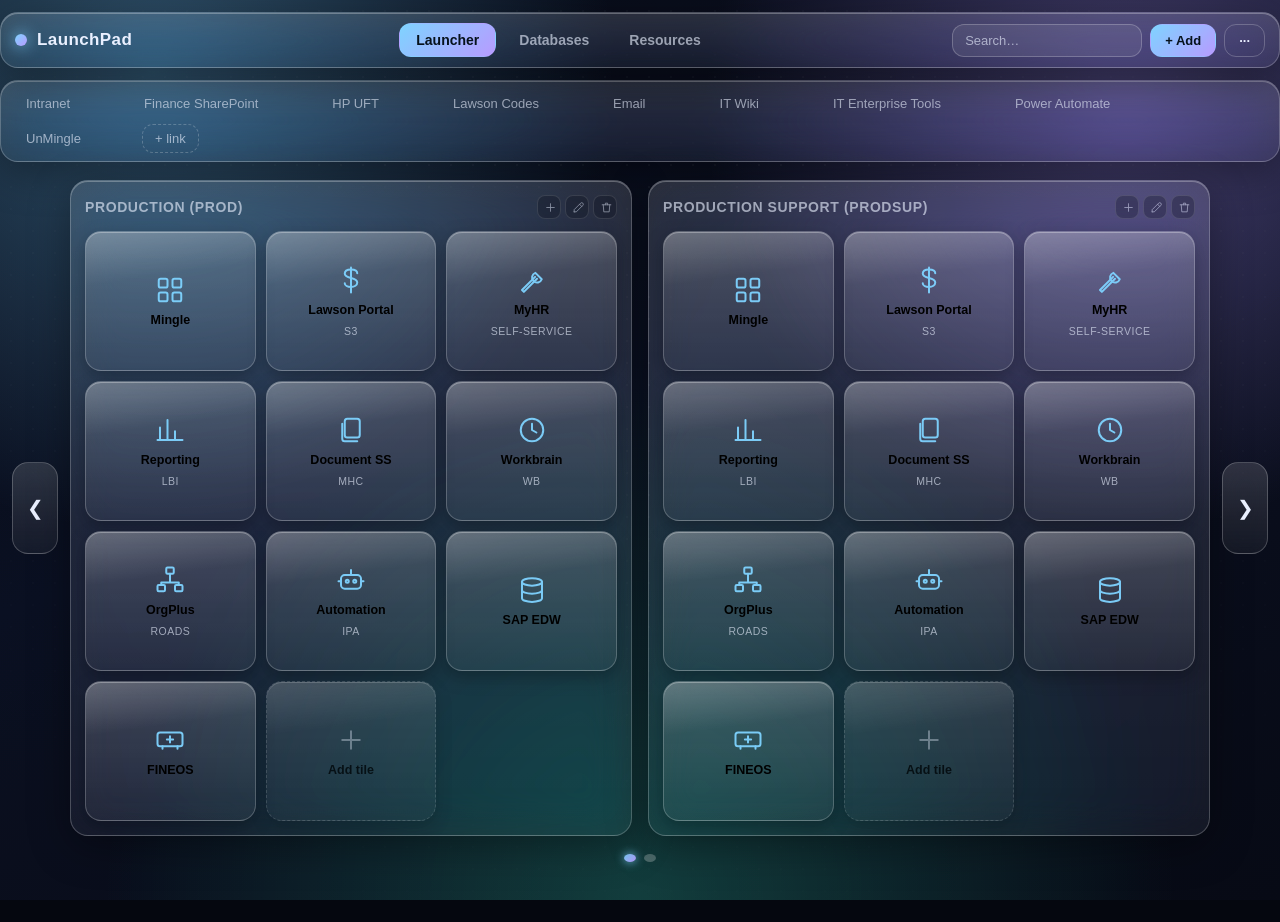
==== index.html @ 3d9dbd3a "LaunchPad: static launcher, database registry and resource library Co-Authored-By: Jun Hyung Park <t" ====
<!DOCTYPE html>
<html lang="en">
<head>
<meta charset="utf-8" />
<meta name="viewport" content="width=device-width, initial-scale=1" />
<title>LaunchPad</title>
<link rel="stylesheet" href="styles.css" />
</head>
<body>
<div class="bg"></div>

<header class="topbar glass">
  <div class="brand">
    <span class="dot"></span>
    <h1>LaunchPad</h1>
  </div>

  <nav class="tabs" id="tabs">
    <button class="tab active" data-view="launcher">Launcher</button>
    <button class="tab" data-view="databases">Databases</button>
    <button class="tab" data-view="resources">Resources</button>
  </nav>

  <div class="top-actions">
    <input id="search" class="search" type="search" placeholder="Search…" autocomplete="off" />
    <button id="addBtn" class="btn primary" title="Add item">+ Add</button>
    <div class="menu-wrap">
      <button id="moreBtn" class="btn ghost" title="More">···</button>
      <div id="moreMenu" class="menu glass hidden">
        <button data-action="export">Export backup (.json)</button>
        <button data-action="import">Import backup…</button>
        <button data-action="reset">Reset to defaults</button>
      </div>
    </div>
  </div>
</header>

<div class="quicklinks glass" id="quickLinks"></div>

<main>
  <!-- LAUNCHER -->
  <section class="view" id="view-launcher">
    <div class="pager">
      <button class="arrow" id="prevPage" aria-label="Previous page">&#10094;</button>
      <div class="pages" id="pages"></div>
      <button class="arrow" id="nextPage" aria-label="Next page">&#10095;</button>
    </div>
    <div class="dots" id="pageDots"></div>
  </section>

  <!-- DATABASES -->
  <section class="view hidden" id="view-databases">
    <div class="filters" id="dbFilters"></div>
    <div class="cards" id="dbList"></div>
  </section>

  <!-- RESOURCES -->
  <section class="view hidden" id="view-resources">
    <div class="filters" id="resFilters"></div>
    <div class="cards" id="resList"></div>
  </section>
</main>

<!-- Modal -->
<div class="overlay hidden" id="overlay">
  <div class="modal glass" role="dialog" aria-modal="true">
    <div class="modal-head">
      <h2 id="modalTitle">Add item</h2>
      <button class="btn ghost" id="modalClose">&times;</button>
    </div>
    <form id="modalForm" class="modal-body"></form>
    <div class="modal-foot">
      <button class="btn ghost" id="modalCancel" type="button">Cancel</button>
      <button class="btn primary" id="modalSave" type="button">Save</button>
    </div>
  </div>
</div>

<div id="toast" class="toast hidden"></div>
<input type="file" id="importFile" accept="application/json" class="hidden" />

<script src="app.js"></script>
</body>
</html>
---- styles.css ----
:root{
  --glass: rgba(255,255,255,.10);
  --glass-strong: rgba(255,255,255,.18);
  --stroke: rgba(255,255,255,.22);
  --text: #eaf0ff;
  --muted: rgba(234,240,255,.62);
  --accent: #7fd3ff;
  --accent2: #b79bff;
  --radius: 18px;
  --shadow: 0 10px 40px rgba(0,0,0,.35);
}

*{box-sizing:border-box}
html,body{height:100%}
body{
  margin:0;
  font-family: "Inter", -apple-system, BlinkMacSystemFont, "Segoe UI", Roboto, Helvetica, Arial, sans-serif;
  color:var(--text);
  background:#05070f;
  -webkit-font-smoothing:antialiased;
}
.bg{
  position:fixed; inset:0; z-index:-1;
  background:
    radial-gradient(60vw 60vw at 12% 8%, rgba(127,211,255,.35), transparent 60%),
    radial-gradient(55vw 55vw at 88% 12%, rgba(183,155,255,.33), transparent 60%),
    radial-gradient(70vw 70vw at 50% 100%, rgba(74,255,206,.20), transparent 60%),
    linear-gradient(160deg,#070b16,#0b1020 45%,#070a14);
  filter:saturate(1.1);
}
.bg::after{
  content:""; position:absolute; inset:0;
  background-image:radial-gradient(rgba(255,255,255,.06) 1px, transparent 1px);
  background-size:22px 22px;
  mask-image:radial-gradient(70% 70% at 50% 40%, #000, transparent);
}

.glass{
  background:linear-gradient(180deg, rgba(255,255,255,.14), rgba(255,255,255,.06));
  border:1px solid var(--stroke);
  backdrop-filter: blur(22px) saturate(150%);
  -webkit-backdrop-filter: blur(22px) saturate(150%);
  box-shadow: var(--shadow), inset 0 1px 0 rgba(255,255,255,.28);
}

/* Top bar */
.topbar{
  position:sticky; top:12px; z-index:20;
  margin:12px auto 0; max-width:1360px;
  display:flex; align-items:center; gap:16px;
  padding:10px 14px; border-radius:var(--radius);
}
.brand{display:flex;align-items:center;gap:10px;min-width:150px}
.brand h1{font-size:17px;margin:0;letter-spacing:.4px;font-weight:650}
.dot{width:12px;height:12px;border-radius:50%;
  background:linear-gradient(135deg,var(--accent),var(--accent2));
  box-shadow:0 0 16px var(--accent)}

.tabs{display:flex;gap:6px;flex:1;justify-content:center}
.tab{
  border:1px solid transparent;background:transparent;color:var(--muted);
  padding:8px 16px;border-radius:12px;cursor:pointer;font-size:14px;font-weight:550;
  transition:.2s;
}
.tab:hover{color:var(--text);background:rgba(255,255,255,.08)}
.tab.active{color:#06121c;background:linear-gradient(135deg,var(--accent),var(--accent2));border-color:transparent}

.top-actions{display:flex;align-items:center;gap:8px}
.search{
  width:190px;padding:8px 12px;border-radius:12px;color:var(--text);
  background:rgba(255,255,255,.08);border:1px solid var(--stroke);outline:none;font-size:13px;
}
.search::placeholder{color:var(--muted)}
.search:focus{border-color:var(--accent);box-shadow:0 0 0 3px rgba(127,211,255,.18)}

.btn{
  border-radius:12px;padding:8px 14px;cursor:pointer;font-size:13px;font-weight:600;
  border:1px solid var(--stroke);background:rgba(255,255,255,.08);color:var(--text);transition:.18s;
}
.btn:hover{background:rgba(255,255,255,.16);transform:translateY(-1px)}
.btn.primary{background:linear-gradient(135deg,var(--accent),var(--accent2));color:#06121c;border-color:transparent}
.btn.ghost{background:transparent}
.btn.danger:hover{background:rgba(255,105,120,.22);border-color:rgba(255,105,120,.5)}

.menu-wrap{position:relative}
.menu{position:absolute;right:0;top:44px;border-radius:14px;padding:6px;display:flex;flex-direction:column;min-width:190px;z-index:30}
.menu button{background:transparent;border:0;color:var(--text);text-align:left;padding:9px 12px;border-radius:10px;cursor:pointer;font-size:13px}
.menu button:hover{background:rgba(255,255,255,.12)}

/* Quick links */
.quicklinks{
  max-width:1360px;margin:12px auto 0;padding:8px 12px;border-radius:var(--radius);
  display:flex;gap:6px;flex-wrap:wrap;align-items:center;
}
.qlink{
  display:inline-flex;align-items:center;gap:8px;padding:6px 12px;border-radius:11px;
  color:var(--muted);text-decoration:none;font-size:13px;border:1px solid transparent;transition:.18s;
}
button.qlink{background:transparent;border:1px dashed var(--stroke);cursor:pointer;font:inherit;font-size:13px;color:var(--muted)}
.qlink:hover{color:var(--text);background:rgba(255,255,255,.12);border-color:var(--stroke)}
.qlink .mini{opacity:0;font-size:11px;transition:.18s}
.qlink:hover .mini{opacity:.8}
.mini{background:transparent;border:0;color:inherit;cursor:pointer;padding:0;display:inline-grid;place-items:center}
.mini svg{width:13px;height:13px}

main{max-width:1360px;margin:0 auto;padding:18px 12px 60px}
.view.hidden,.hidden{display:none !important}

/* Launcher pager */
.pager{display:flex;align-items:center;gap:12px}
.arrow{
  flex:0 0 auto;width:46px;height:92px;border-radius:16px;cursor:pointer;font-size:20px;
  color:var(--text);border:1px solid var(--stroke);
  background:linear-gradient(180deg,rgba(255,255,255,.14),rgba(255,255,255,.05));
  backdrop-filter:blur(18px); transition:.18s;
}
.arrow:hover{background:rgba(255,255,255,.2);transform:scale(1.03)}
.pages{flex:1;display:grid;grid-template-columns:repeat(2,minmax(0,1fr));gap:16px}
@media (max-width:900px){.pages{grid-template-columns:1fr}}

.env{border-radius:var(--radius);padding:14px}
.env-head{display:flex;align-items:center;justify-content:space-between;margin-bottom:12px}
.env-head h3{margin:0;font-size:14px;font-weight:650;letter-spacing:.6px;text-transform:uppercase;color:var(--muted)}
.env-actions{display:flex;gap:4px;opacity:.5;transition:.18s}
.env:hover .env-actions{opacity:1}

.tiles{display:grid;grid-template-columns:repeat(3,minmax(0,1fr));gap:10px}
@media (max-width:520px){.tiles{grid-template-columns:repeat(2,minmax(0,1fr))}}
.tile{
  position:relative;aspect-ratio:1/.82;border-radius:16px;cursor:pointer;overflow:hidden;
  display:flex;flex-direction:column;align-items:center;justify-content:center;gap:8px;
  background:linear-gradient(180deg,rgba(255,255,255,.16),rgba(255,255,255,.05));
  border:1px solid var(--stroke);
  box-shadow:inset 0 1px 0 rgba(255,255,255,.3), 0 6px 18px rgba(0,0,0,.28);
  transition:transform .18s, box-shadow .18s, background .18s;
}
.tile::before{
  content:"";position:absolute;inset:-40% -60% auto -60%;height:70%;
  background:linear-gradient(180deg,rgba(255,255,255,.35),transparent);
  transform:rotate(-8deg);pointer-events:none;
}
.tile:hover{transform:translateY(-3px) scale(1.02);background:linear-gradient(180deg,rgba(255,255,255,.26),rgba(255,255,255,.08))}
.tile .glyph{width:30px;height:30px;color:var(--accent);opacity:.95}
.tile .glyph svg{width:100%;height:100%}
.tile.add .glyph{color:var(--muted)}
.tile .label{font-size:12.5px;font-weight:600;text-align:center;padding:0 6px}
.tile .sub{font-size:10.5px;color:var(--muted);letter-spacing:.5px;text-transform:uppercase}
.tile-actions{position:absolute;top:6px;right:6px;display:flex;gap:2px;opacity:0;transition:.18s}
.tile:hover .tile-actions{opacity:1}
.icon-btn{
  width:24px;height:24px;border-radius:8px;display:grid;place-items:center;font-size:12px;cursor:pointer;
  background:rgba(8,12,22,.55);border:1px solid var(--stroke);color:var(--text);
}
.icon-btn svg{width:13px;height:13px}
.icon-btn:hover{background:rgba(8,12,22,.85)}
.tile.add{border-style:dashed;opacity:.65}
.tile.add:hover{opacity:1}

.dots{display:flex;gap:8px;justify-content:center;margin-top:18px}
.pdot{width:8px;height:8px;border-radius:50%;background:rgba(255,255,255,.25);cursor:pointer;border:0}
.pdot.active{background:linear-gradient(135deg,var(--accent),var(--accent2));box-shadow:0 0 10px var(--accent)}

/* Filters */
.filters{display:flex;gap:6px;flex-wrap:wrap;margin-bottom:16px}
.chip{
  padding:7px 14px;border-radius:999px;font-size:12.5px;cursor:pointer;color:var(--muted);
  border:1px solid var(--stroke);background:rgba(255,255,255,.06);transition:.18s;
}
.chip:hover{color:var(--text)}
.chip.active{color:#06121c;background:linear-gradient(135deg,var(--accent),var(--accent2));border-color:transparent}

/* Cards */
.cards{display:grid;grid-template-columns:repeat(auto-fill,minmax(310px,1fr));gap:14px}
.card{border-radius:var(--radius);padding:14px 16px;position:relative;transition:.18s;
  background:linear-gradient(180deg,rgba(255,255,255,.13),rgba(255,255,255,.05));
  border:1px solid var(--stroke);backdrop-filter:blur(18px);
  box-shadow:inset 0 1px 0 rgba(255,255,255,.25), 0 6px 20px rgba(0,0,0,.25);
}
.card:hover{transform:translateY(-2px);border-color:rgba(255,255,255,.4)}
.card h4{margin:0 0 6px;font-size:15px;font-weight:650;padding-right:64px}
.card .tagrow{display:flex;gap:6px;flex-wrap:wrap;margin-bottom:8px}
.tag{font-size:10.5px;letter-spacing:.6px;text-transform:uppercase;padding:3px 9px;border-radius:999px;
  background:rgba(127,211,255,.16);border:1px solid rgba(127,211,255,.35);color:var(--accent)}
.tag.alt{background:rgba(183,155,255,.16);border-color:rgba(183,155,255,.35);color:var(--accent2)}
.kv{display:flex;gap:8px;font-size:13px;margin:3px 0;color:var(--muted)}
.kv b{color:var(--text);font-weight:600;min-width:74px;font-size:12px;text-transform:uppercase;letter-spacing:.4px;opacity:.7}
.kv span{word-break:break-all}
.copy{cursor:pointer;border:0;background:transparent;color:var(--accent);font-size:11px;padding:0 4px}
.card a.link{color:var(--accent);text-decoration:none;font-size:13px;word-break:break-all}
.card a.link:hover{text-decoration:underline}
.card .note{font-size:12.5px;color:var(--muted);margin-top:8px;line-height:1.45}

/* Resource cards */
.res-card{padding:0;overflow:hidden;cursor:pointer;display:flex;flex-direction:column}
.res-card .thumb{
  position:relative;aspect-ratio:16/9;overflow:hidden;
  background:linear-gradient(135deg,rgba(127,211,255,.22),rgba(183,155,255,.22));
  border-bottom:1px solid var(--stroke);
}
.res-card .thumb img{width:100%;height:100%;object-fit:cover;display:block;transition:transform .35s}
.res-card:hover .thumb img{transform:scale(1.04)}
.res-card .thumb.fallback{display:grid;place-items:center}
.res-card .monogram{font-size:40px;font-weight:700;color:rgba(255,255,255,.75);letter-spacing:1px}
.res-card .play{position:absolute;inset:0;display:grid;place-items:center;color:#fff;pointer-events:none}
.res-card .play svg{width:46px;height:46px;filter:drop-shadow(0 2px 8px rgba(0,0,0,.5))}
.res-body{padding:12px 14px 14px}
.res-card h4{margin:0 0 6px;padding-right:0;font-size:14.5px;line-height:1.35;
  display:-webkit-box;-webkit-line-clamp:2;-webkit-box-orient:vertical;overflow:hidden}
.res-card .source{display:flex;align-items:center;gap:6px;font-size:12px;color:var(--muted);margin-bottom:8px}
.res-card .favicon{border-radius:4px;flex:0 0 auto}
.res-card .card-actions{top:10px;right:10px;z-index:2}
.res-card .tagrow{margin-bottom:0}
.card-actions{position:absolute;top:12px;right:12px;display:flex;gap:4px;opacity:0;transition:.18s}
.card:hover .card-actions{opacity:1}
.empty{color:var(--muted);text-align:center;padding:60px 0;font-size:14px}

/* Modal */
.overlay{position:fixed;inset:0;z-index:60;background:rgba(3,6,14,.6);backdrop-filter:blur(6px);
  display:grid;place-items:center;padding:20px}
.modal{width:min(560px,100%);border-radius:22px;max-height:88vh;display:flex;flex-direction:column}
.modal-head{display:flex;align-items:center;justify-content:space-between;padding:16px 18px;border-bottom:1px solid var(--stroke)}
.modal-head h2{margin:0;font-size:16px;font-weight:650}
.modal-body{padding:16px 18px;overflow:auto;display:flex;flex-direction:column;gap:12px}
.modal-foot{display:flex;justify-content:flex-end;gap:8px;padding:14px 18px;border-top:1px solid var(--stroke)}
.field{display:flex;flex-direction:column;gap:6px}
.field label{font-size:11.5px;text-transform:uppercase;letter-spacing:.6px;color:var(--muted);font-weight:600}
.field input,.field select,.field textarea{
  padding:10px 12px;border-radius:12px;border:1px solid var(--stroke);
  background:rgba(255,255,255,.08);color:var(--text);font-size:14px;outline:none;font-family:inherit;
}
.field textarea{min-height:76px;resize:vertical}
.field input:focus,.field select:focus,.field textarea:focus{border-color:var(--accent);box-shadow:0 0 0 3px rgba(127,211,255,.18)}
.field select option{background:#0b1020}
.icon-preview{width:34px;height:34px;color:var(--accent);margin-top:2px}
.icon-preview svg{width:100%;height:100%}
.row2{display:grid;grid-template-columns:1fr 1fr;gap:12px}
.hint{font-size:11.5px;color:var(--muted)}

.toast{
  position:fixed;bottom:26px;left:50%;transform:translateX(-50%);
  padding:11px 20px;border-radius:14px;font-size:13px;z-index:80;
  background:rgba(12,18,32,.9);border:1px solid var(--stroke);backdrop-filter:blur(14px);
}
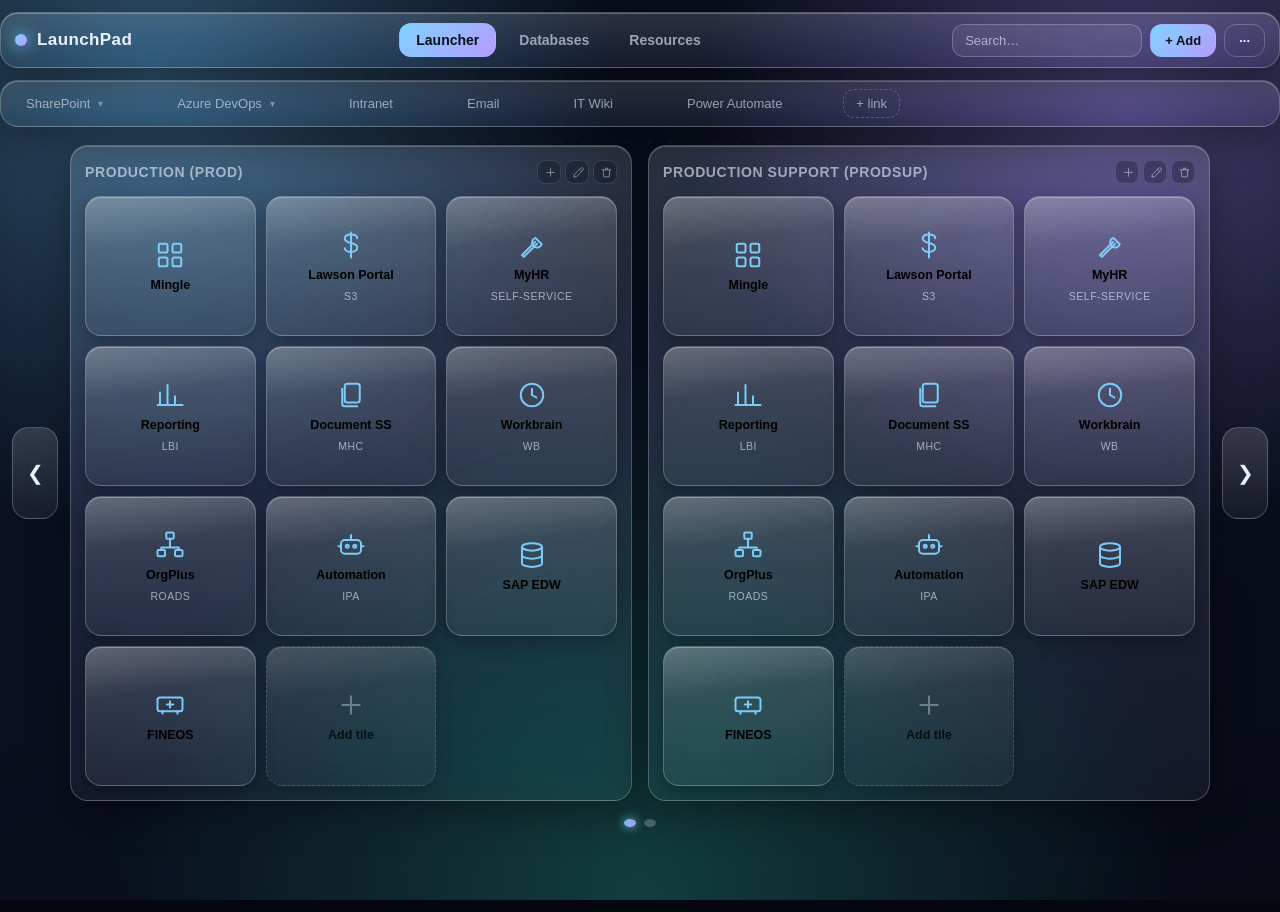
==== commit 94f60c6a: "Theme picker: five palettes incl. gold, persisted with saved data Co-Authored-By: Jun Hyung Park <th" ====
--- a/index.html
+++ b/index.html
@@ -27,6 +27,8 @@
     <div class="menu-wrap">
       <button id="moreBtn" class="btn ghost" title="More">···</button>
       <div id="moreMenu" class="menu glass hidden">
+        <div class="menu-label">Theme</div>
+        <div class="swatches" id="themePicker"></div>
         <button data-action="export">Export backup (.json)</button>
         <button data-action="import">Import backup…</button>
         <button data-action="reset">Reset to defaults</button>
--- a/styles.css
+++ b/styles.css
@@ -1,4 +1,6 @@
-:root{
+/* Aurora — default theme. Every theme below only re-declares these variables. */
+:root,
+[data-theme="aurora"]{
   --glass: rgba(255,255,255,.10);
   --glass-strong: rgba(255,255,255,.18);
   --stroke: rgba(255,255,255,.22);
@@ -6,8 +8,89 @@
   --muted: rgba(234,240,255,.62);
   --accent: #7fd3ff;
   --accent2: #b79bff;
+  --accent-soft: rgba(127,211,255,.18);
+  --on-accent: #06121c;
+  --page: #05070f;
+  --glow-a: rgba(127,211,255,.35);
+  --glow-b: rgba(183,155,255,.33);
+  --glow-c: rgba(74,255,206,.20);
+  --wash: linear-gradient(160deg,#070b16,#0b1020 45%,#070a14);
+  --sheen-1: rgba(255,255,255,.15);
+  --sheen-2: rgba(255,255,255,.055);
+  --sheen-hover: rgba(255,255,255,.26);
   --radius: 18px;
   --shadow: 0 10px 40px rgba(0,0,0,.35);
+}
+
+[data-theme="gold"]{
+  --glass: rgba(255,226,160,.10);
+  --glass-strong: rgba(255,226,160,.18);
+  --stroke: rgba(255,214,140,.28);
+  --text: #fbf1dc;
+  --muted: rgba(251,241,220,.62);
+  --accent: #f2c14e;
+  --accent2: #d9a01f;
+  --accent-soft: rgba(242,193,78,.20);
+  --on-accent: #241a05;
+  --page: #0d0a04;
+  --glow-a: rgba(242,193,78,.22);
+  --glow-b: rgba(198,138,26,.20);
+  --glow-c: rgba(255,226,160,.10);
+  --wash: linear-gradient(160deg,#0b0803,#130e04 45%,#070502);
+  --sheen-1: rgba(255,230,175,.17);
+  --sheen-2: rgba(255,230,175,.05);
+  --sheen-hover: rgba(255,230,175,.30);
+}
+
+[data-theme="emerald"]{
+  --glass: rgba(255,255,255,.10);
+  --glass-strong: rgba(255,255,255,.18);
+  --stroke: rgba(180,255,220,.22);
+  --text: #e6fff4;
+  --muted: rgba(230,255,244,.62);
+  --accent: #57e8ae;
+  --accent2: #29b6c9;
+  --accent-soft: rgba(87,232,174,.18);
+  --on-accent: #04150f;
+  --page: #040d0a;
+  --glow-a: rgba(87,232,174,.30);
+  --glow-b: rgba(41,182,201,.28);
+  --glow-c: rgba(120,255,214,.16);
+  --wash: linear-gradient(160deg,#05130f,#071a17 45%,#040f0c);
+}
+
+[data-theme="rose"]{
+  --glass: rgba(255,255,255,.10);
+  --glass-strong: rgba(255,255,255,.18);
+  --stroke: rgba(255,200,215,.24);
+  --text: #fdeaf1;
+  --muted: rgba(253,234,241,.62);
+  --accent: #ff9ec0;
+  --accent2: #c07bff;
+  --accent-soft: rgba(255,158,192,.18);
+  --on-accent: #1d0713;
+  --page: #0c050a;
+  --glow-a: rgba(255,158,192,.30);
+  --glow-b: rgba(192,123,255,.28);
+  --glow-c: rgba(255,214,120,.14);
+  --wash: linear-gradient(160deg,#150812,#1b0a18 45%,#0e0510);
+}
+
+[data-theme="slate"]{
+  --glass: rgba(255,255,255,.08);
+  --glass-strong: rgba(255,255,255,.14);
+  --stroke: rgba(255,255,255,.18);
+  --text: #e8ecf2;
+  --muted: rgba(232,236,242,.58);
+  --accent: #9fb4cc;
+  --accent2: #6d86a3;
+  --accent-soft: rgba(159,180,204,.18);
+  --on-accent: #0b1017;
+  --page: #080a0d;
+  --glow-a: rgba(159,180,204,.20);
+  --glow-b: rgba(109,134,163,.18);
+  --glow-c: rgba(255,255,255,.06);
+  --wash: linear-gradient(160deg,#0b0e13,#11151c 45%,#090b10);
 }
 
 *{box-sizing:border-box}
@@ -16,16 +99,16 @@
   margin:0;
   font-family: "Inter", -apple-system, BlinkMacSystemFont, "Segoe UI", Roboto, Helvetica, Arial, sans-serif;
   color:var(--text);
-  background:#05070f;
+  background:var(--page);
   -webkit-font-smoothing:antialiased;
 }
 .bg{
   position:fixed; inset:0; z-index:-1;
   background:
-    radial-gradient(60vw 60vw at 12% 8%, rgba(127,211,255,.35), transparent 60%),
-    radial-gradient(55vw 55vw at 88% 12%, rgba(183,155,255,.33), transparent 60%),
-    radial-gradient(70vw 70vw at 50% 100%, rgba(74,255,206,.20), transparent 60%),
-    linear-gradient(160deg,#070b16,#0b1020 45%,#070a14);
+    radial-gradient(60vw 60vw at 12% 8%, var(--glow-a), transparent 60%),
+    radial-gradient(55vw 55vw at 88% 12%, var(--glow-b), transparent 60%),
+    radial-gradient(70vw 70vw at 50% 100%, var(--glow-c), transparent 60%),
+    var(--wash);
   filter:saturate(1.1);
 }
 .bg::after{
@@ -36,7 +119,7 @@
 }
 
 .glass{
-  background:linear-gradient(180deg, rgba(255,255,255,.14), rgba(255,255,255,.06));
+  background:linear-gradient(180deg, var(--sheen-1), var(--sheen-2));
   border:1px solid var(--stroke);
   backdrop-filter: blur(22px) saturate(150%);
   -webkit-backdrop-filter: blur(22px) saturate(150%);
@@ -45,7 +128,7 @@
 
 /* Top bar */
 .topbar{
-  position:sticky; top:12px; z-index:20;
+  position:sticky; top:12px; z-index:30; /* keeps the ··· menu above the quick links bar */
   margin:12px auto 0; max-width:1360px;
   display:flex; align-items:center; gap:16px;
   padding:10px 14px; border-radius:var(--radius);
@@ -63,7 +146,7 @@
   transition:.2s;
 }
 .tab:hover{color:var(--text);background:rgba(255,255,255,.08)}
-.tab.active{color:#06121c;background:linear-gradient(135deg,var(--accent),var(--accent2));border-color:transparent}
+.tab.active{color:var(--on-accent);background:linear-gradient(135deg,var(--accent),var(--accent2));border-color:transparent}
 
 .top-actions{display:flex;align-items:center;gap:8px}
 .search{
@@ -71,14 +154,14 @@
   background:rgba(255,255,255,.08);border:1px solid var(--stroke);outline:none;font-size:13px;
 }
 .search::placeholder{color:var(--muted)}
-.search:focus{border-color:var(--accent);box-shadow:0 0 0 3px rgba(127,211,255,.18)}
+.search:focus{border-color:var(--accent);box-shadow:0 0 0 3px var(--accent-soft)}
 
 .btn{
   border-radius:12px;padding:8px 14px;cursor:pointer;font-size:13px;font-weight:600;
   border:1px solid var(--stroke);background:rgba(255,255,255,.08);color:var(--text);transition:.18s;
 }
 .btn:hover{background:rgba(255,255,255,.16);transform:translateY(-1px)}
-.btn.primary{background:linear-gradient(135deg,var(--accent),var(--accent2));color:#06121c;border-color:transparent}
+.btn.primary{background:linear-gradient(135deg,var(--accent),var(--accent2));color:var(--on-accent);border-color:transparent}
 .btn.ghost{background:transparent}
 .btn.danger:hover{background:rgba(255,105,120,.22);border-color:rgba(255,105,120,.5)}
 
@@ -86,23 +169,52 @@
 .menu{position:absolute;right:0;top:44px;border-radius:14px;padding:6px;display:flex;flex-direction:column;min-width:190px;z-index:30}
 .menu button{background:transparent;border:0;color:var(--text);text-align:left;padding:9px 12px;border-radius:10px;cursor:pointer;font-size:13px}
 .menu button:hover{background:rgba(255,255,255,.12)}
+.menu-label{font-size:10.5px;letter-spacing:.7px;text-transform:uppercase;color:var(--muted);padding:8px 12px 4px;font-weight:600}
+.swatches{display:flex;gap:6px;padding:0 12px 10px;border-bottom:1px solid var(--stroke);margin-bottom:6px}
+.swatch{width:26px;height:26px;border-radius:50%;cursor:pointer;padding:0;
+  border:2px solid transparent;box-shadow:0 0 0 1px var(--stroke);transition:.18s}
+.swatch:hover{transform:scale(1.08)}
+.swatch.active{border-color:var(--text);box-shadow:0 0 0 1px var(--text)}
 
 /* Quick links */
 .quicklinks{
   max-width:1360px;margin:12px auto 0;padding:8px 12px;border-radius:var(--radius);
   display:flex;gap:6px;flex-wrap:wrap;align-items:center;
+  position:relative;z-index:25; /* hover menus must sit above the launcher panels */
 }
 .qlink{
   display:inline-flex;align-items:center;gap:8px;padding:6px 12px;border-radius:11px;
   color:var(--muted);text-decoration:none;font-size:13px;border:1px solid transparent;transition:.18s;
 }
-button.qlink{background:transparent;border:1px dashed var(--stroke);cursor:pointer;font:inherit;font-size:13px;color:var(--muted)}
+button.qlink{background:transparent;cursor:pointer;font:inherit;font-size:13px;color:var(--muted)}
+button.qlink.add{border:1px dashed var(--stroke)}
 .qlink:hover{color:var(--text);background:rgba(255,255,255,.12);border-color:var(--stroke)}
 .qlink .mini{opacity:0;font-size:11px;transition:.18s}
 .qlink:hover .mini{opacity:.8}
 .mini{background:transparent;border:0;color:inherit;cursor:pointer;padding:0;display:inline-grid;place-items:center}
 .mini svg{width:13px;height:13px}
 
+.qgroup{position:relative}
+.qgroup .caret{font-size:10px;opacity:.7}
+.qmenu{
+  display:none;position:absolute;left:0;top:100%;margin-top:4px;z-index:40;
+  min-width:210px;max-height:60vh;overflow:auto;padding:6px;border-radius:14px;
+  flex-direction:column;gap:2px;
+  background:linear-gradient(180deg, rgba(26,32,54,.96), rgba(16,20,36,.96));
+  box-shadow:var(--shadow);
+}
+.qgroup:hover .qmenu,.qgroup.open .qmenu{display:flex}
+.qitem{
+  display:flex;align-items:center;gap:8px;width:100%;text-align:left;
+  background:transparent;border:0;color:var(--text);font:inherit;font-size:13px;
+  padding:8px 10px;border-radius:10px;cursor:pointer;
+}
+.qitem:hover{background:rgba(255,255,255,.12)}
+.qitem-name{flex:1;overflow:hidden;text-overflow:ellipsis;white-space:nowrap}
+.qitem .mini{opacity:0}
+.qitem:hover .mini{opacity:.8}
+.qitem.add{color:var(--muted);border:1px dashed var(--stroke);margin-top:4px;justify-content:center}
+
 main{max-width:1360px;margin:0 auto;padding:18px 12px 60px}
 .view.hidden,.hidden{display:none !important}
 
@@ -111,7 +223,7 @@
 .arrow{
   flex:0 0 auto;width:46px;height:92px;border-radius:16px;cursor:pointer;font-size:20px;
   color:var(--text);border:1px solid var(--stroke);
-  background:linear-gradient(180deg,rgba(255,255,255,.14),rgba(255,255,255,.05));
+  background:linear-gradient(180deg,var(--sheen-1),var(--sheen-2));
   backdrop-filter:blur(18px); transition:.18s;
 }
 .arrow:hover{background:rgba(255,255,255,.2);transform:scale(1.03)}
@@ -129,7 +241,7 @@
 .tile{
   position:relative;aspect-ratio:1/.82;border-radius:16px;cursor:pointer;overflow:hidden;
   display:flex;flex-direction:column;align-items:center;justify-content:center;gap:8px;
-  background:linear-gradient(180deg,rgba(255,255,255,.16),rgba(255,255,255,.05));
+  background:linear-gradient(180deg,var(--sheen-1),var(--sheen-2));
   border:1px solid var(--stroke);
   box-shadow:inset 0 1px 0 rgba(255,255,255,.3), 0 6px 18px rgba(0,0,0,.28);
   transition:transform .18s, box-shadow .18s, background .18s;
@@ -139,7 +251,7 @@
   background:linear-gradient(180deg,rgba(255,255,255,.35),transparent);
   transform:rotate(-8deg);pointer-events:none;
 }
-.tile:hover{transform:translateY(-3px) scale(1.02);background:linear-gradient(180deg,rgba(255,255,255,.26),rgba(255,255,255,.08))}
+.tile:hover{transform:translateY(-3px) scale(1.02);background:linear-gradient(180deg,var(--sheen-hover),var(--sheen-2))}
 .tile .glyph{width:30px;height:30px;color:var(--accent);opacity:.95}
 .tile .glyph svg{width:100%;height:100%}
 .tile.add .glyph{color:var(--muted)}
@@ -167,21 +279,26 @@
   border:1px solid var(--stroke);background:rgba(255,255,255,.06);transition:.18s;
 }
 .chip:hover{color:var(--text)}
-.chip.active{color:#06121c;background:linear-gradient(135deg,var(--accent),var(--accent2));border-color:transparent}
+.chip.active{color:var(--on-accent);background:linear-gradient(135deg,var(--accent),var(--accent2));border-color:transparent}
 
 /* Cards */
 .cards{display:grid;grid-template-columns:repeat(auto-fill,minmax(310px,1fr));gap:14px}
 .card{border-radius:var(--radius);padding:14px 16px;position:relative;transition:.18s;
-  background:linear-gradient(180deg,rgba(255,255,255,.13),rgba(255,255,255,.05));
+  background:linear-gradient(180deg,var(--sheen-1),var(--sheen-2));
   border:1px solid var(--stroke);backdrop-filter:blur(18px);
   box-shadow:inset 0 1px 0 rgba(255,255,255,.25), 0 6px 20px rgba(0,0,0,.25);
 }
 .card:hover{transform:translateY(-2px);border-color:rgba(255,255,255,.4)}
 .card h4{margin:0 0 6px;font-size:15px;font-weight:650;padding-right:64px}
 .card .tagrow{display:flex;gap:6px;flex-wrap:wrap;margin-bottom:8px}
+/* Tag tints follow the theme accents; the rgba lines are the fallback for browsers without color-mix. */
 .tag{font-size:10.5px;letter-spacing:.6px;text-transform:uppercase;padding:3px 9px;border-radius:999px;
-  background:rgba(127,211,255,.16);border:1px solid rgba(127,211,255,.35);color:var(--accent)}
-.tag.alt{background:rgba(183,155,255,.16);border-color:rgba(183,155,255,.35);color:var(--accent2)}
+  background:rgba(255,255,255,.10);border:1px solid var(--stroke);color:var(--accent);
+  background:color-mix(in srgb, var(--accent) 16%, transparent);
+  border-color:color-mix(in srgb, var(--accent) 35%, transparent)}
+.tag.alt{color:var(--accent2);
+  background:color-mix(in srgb, var(--accent2) 16%, transparent);
+  border-color:color-mix(in srgb, var(--accent2) 35%, transparent)}
 .kv{display:flex;gap:8px;font-size:13px;margin:3px 0;color:var(--muted)}
 .kv b{color:var(--text);font-weight:600;min-width:74px;font-size:12px;text-transform:uppercase;letter-spacing:.4px;opacity:.7}
 .kv span{word-break:break-all}
@@ -194,7 +311,7 @@
 .res-card{padding:0;overflow:hidden;cursor:pointer;display:flex;flex-direction:column}
 .res-card .thumb{
   position:relative;aspect-ratio:16/9;overflow:hidden;
-  background:linear-gradient(135deg,rgba(127,211,255,.22),rgba(183,155,255,.22));
+  background:linear-gradient(135deg, var(--accent-soft), var(--glass-strong));
   border-bottom:1px solid var(--stroke);
 }
 .res-card .thumb img{width:100%;height:100%;object-fit:cover;display:block;transition:transform .35s}
@@ -229,8 +346,8 @@
   background:rgba(255,255,255,.08);color:var(--text);font-size:14px;outline:none;font-family:inherit;
 }
 .field textarea{min-height:76px;resize:vertical}
-.field input:focus,.field select:focus,.field textarea:focus{border-color:var(--accent);box-shadow:0 0 0 3px rgba(127,211,255,.18)}
-.field select option{background:#0b1020}
+.field input:focus,.field select:focus,.field textarea:focus{border-color:var(--accent);box-shadow:0 0 0 3px var(--accent-soft)}
+.field select option{background:var(--page)}
 .icon-preview{width:34px;height:34px;color:var(--accent);margin-top:2px}
 .icon-preview svg{width:100%;height:100%}
 .row2{display:grid;grid-template-columns:1fr 1fr;gap:12px}
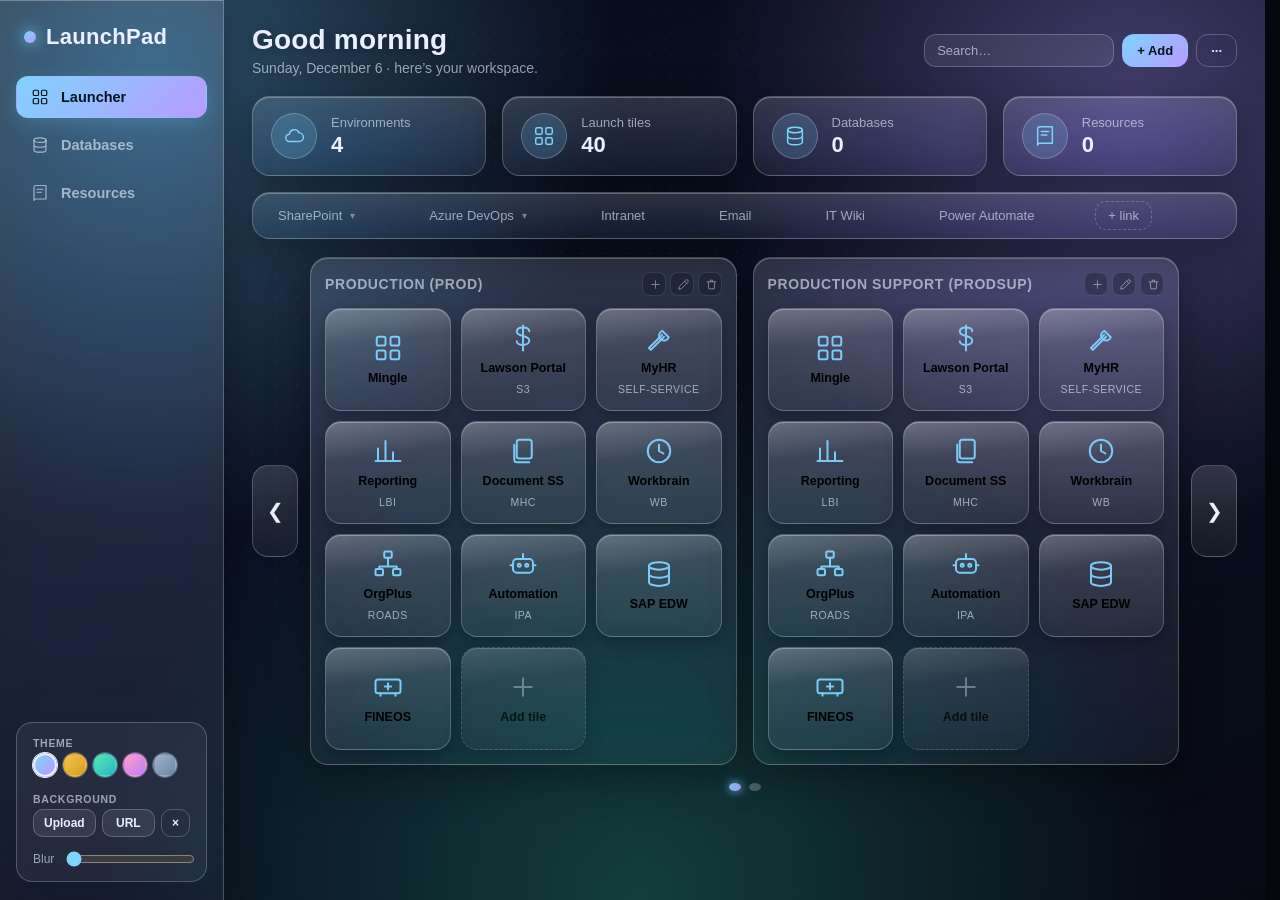
==== commit 7f7864f7: "Sidebar dashboard layout with custom background photo and frosted panels Co-Authored-By: Jun Hyung P" ====
--- a/index.html
+++ b/index.html
@@ -7,19 +7,43 @@
 <link rel="stylesheet" href="styles.css" />
 </head>
 <body>
-<div class="bg"></div>
+<div class="bg" id="bg"></div>
 
-<header class="topbar glass">
+<div class="shell">
+<aside class="sidebar glass">
   <div class="brand">
     <span class="dot"></span>
     <h1>LaunchPad</h1>
   </div>
 
   <nav class="tabs" id="tabs">
-    <button class="tab active" data-view="launcher">Launcher</button>
-    <button class="tab" data-view="databases">Databases</button>
-    <button class="tab" data-view="resources">Resources</button>
+    <button class="tab active" data-view="launcher" data-icon="grid">Launcher</button>
+    <button class="tab" data-view="databases" data-icon="database">Databases</button>
+    <button class="tab" data-view="resources" data-icon="book">Resources</button>
   </nav>
+
+  <div class="appearance">
+    <div class="menu-label">Theme</div>
+    <div class="swatches" id="themePicker"></div>
+    <div class="menu-label">Background</div>
+    <div class="bg-actions">
+      <button class="btn small" id="bgUpload" type="button">Upload</button>
+      <button class="btn small" id="bgUrl" type="button">URL</button>
+      <button class="btn small ghost" id="bgClear" type="button" title="Remove background image">&times;</button>
+    </div>
+    <label class="slider">
+      <span>Blur</span>
+      <input type="range" id="bgBlur" min="0" max="24" step="1" />
+    </label>
+  </div>
+</aside>
+
+<div class="content">
+<header class="topbar">
+  <div class="greeting">
+    <h2 id="greeting">Welcome back</h2>
+    <p id="subGreeting">Here's your workspace.</p>
+  </div>
 
   <div class="top-actions">
     <input id="search" class="search" type="search" placeholder="Search…" autocomplete="off" />
@@ -27,8 +51,6 @@
     <div class="menu-wrap">
       <button id="moreBtn" class="btn ghost" title="More">···</button>
       <div id="moreMenu" class="menu glass hidden">
-        <div class="menu-label">Theme</div>
-        <div class="swatches" id="themePicker"></div>
         <button data-action="export">Export backup (.json)</button>
         <button data-action="import">Import backup…</button>
         <button data-action="reset">Reset to defaults</button>
@@ -36,6 +58,8 @@
     </div>
   </div>
 </header>
+
+<div class="stats" id="stats"></div>
 
 <div class="quicklinks glass" id="quickLinks"></div>
 
@@ -62,6 +86,8 @@
     <div class="cards" id="resList"></div>
   </section>
 </main>
+</div>
+</div>
 
 <!-- Modal -->
 <div class="overlay hidden" id="overlay">
@@ -80,6 +106,7 @@
 
 <div id="toast" class="toast hidden"></div>
 <input type="file" id="importFile" accept="application/json" class="hidden" />
+<input type="file" id="bgFile" accept="image/*" class="hidden" />
 
 <script src="app.js"></script>
 </body>
--- a/styles.css
+++ b/styles.css
@@ -95,6 +95,7 @@
 
 *{box-sizing:border-box}
 html,body{height:100%}
+html{scrollbar-gutter:stable}
 body{
   margin:0;
   font-family: "Inter", -apple-system, BlinkMacSystemFont, "Segoe UI", Roboto, Helvetica, Arial, sans-serif;
@@ -118,6 +119,29 @@
   mask-image:radial-gradient(70% 70% at 50% 40%, #000, transparent);
 }
 
+/* Custom background photo: panels stay frosted so the photo shows through as soft colour. */
+body.has-image .bg{
+  background:var(--bg-image) center/cover no-repeat;
+  filter:blur(var(--bg-blur,0px)) saturate(1.05);
+  transform:scale(1.06);
+}
+body.has-image .bg::after{
+  background-image:none; mask-image:none; -webkit-mask-image:none;
+  background:linear-gradient(180deg, rgba(0,0,0,.22), rgba(0,0,0,.42));
+}
+body.has-image .glass{
+  background:linear-gradient(180deg, rgba(14,18,30,.46), rgba(14,18,30,.32));
+  background:linear-gradient(180deg,
+    color-mix(in srgb, var(--page) 48%, transparent),
+    color-mix(in srgb, var(--page) 32%, transparent));
+}
+body.has-image .tile{background:linear-gradient(180deg, rgba(255,255,255,.10), rgba(255,255,255,.03))}
+body.has-image .tile:hover{background:linear-gradient(180deg, rgba(255,255,255,.20), rgba(255,255,255,.06))}
+body.has-image .card,body.has-image .arrow{
+  background:color-mix(in srgb, var(--page) 44%, transparent);
+  backdrop-filter:blur(22px) saturate(150%); -webkit-backdrop-filter:blur(22px) saturate(150%);
+}
+
 .glass{
   background:linear-gradient(180deg, var(--sheen-1), var(--sheen-2));
   border:1px solid var(--stroke);
@@ -126,27 +150,63 @@
   box-shadow: var(--shadow), inset 0 1px 0 rgba(255,255,255,.28);
 }
 
-/* Top bar */
-.topbar{
-  position:sticky; top:12px; z-index:30; /* keeps the ··· menu above the quick links bar */
-  margin:12px auto 0; max-width:1360px;
-  display:flex; align-items:center; gap:16px;
-  padding:10px 14px; border-radius:var(--radius);
-}
-.brand{display:flex;align-items:center;gap:10px;min-width:150px}
-.brand h1{font-size:17px;margin:0;letter-spacing:.4px;font-weight:650}
+/* Layout: sidebar + content */
+.shell{display:flex;min-height:100vh}
+.sidebar{
+  position:sticky; top:0; height:100vh; z-index:35;
+  width:224px; flex:0 0 224px; padding:24px 16px 18px;
+  display:flex; flex-direction:column; gap:26px;
+  border-radius:0; border-width:0 1px 0 0;
+}
+.content{flex:1;min-width:0;padding:24px 28px 60px}
+
+.brand{display:flex;align-items:center;gap:10px;padding:0 8px}
+.brand h1{font-size:22px;margin:0;letter-spacing:.3px;font-weight:700}
 .dot{width:12px;height:12px;border-radius:50%;
   background:linear-gradient(135deg,var(--accent),var(--accent2));
   box-shadow:0 0 16px var(--accent)}
 
-.tabs{display:flex;gap:6px;flex:1;justify-content:center}
+.tabs{display:flex;flex-direction:column;gap:6px}
 .tab{
+  display:flex;align-items:center;gap:12px;text-align:left;
   border:1px solid transparent;background:transparent;color:var(--muted);
-  padding:8px 16px;border-radius:12px;cursor:pointer;font-size:14px;font-weight:550;
-  transition:.2s;
-}
+  padding:11px 14px;border-radius:12px;cursor:pointer;font-size:14.5px;font-weight:550;
+  font-family:inherit;transition:.2s;
+}
+.tab-ic{width:18px;height:18px;display:inline-grid}
+.tab-ic svg{width:100%;height:100%}
 .tab:hover{color:var(--text);background:rgba(255,255,255,.08)}
-.tab.active{color:var(--on-accent);background:linear-gradient(135deg,var(--accent),var(--accent2));border-color:transparent}
+.tab.active{color:var(--on-accent);background:linear-gradient(135deg,var(--accent),var(--accent2));border-color:transparent;
+  box-shadow:0 6px 18px var(--accent-soft)}
+
+.appearance{
+  margin-top:auto;padding:6px 4px 12px;border-radius:16px;
+  background:rgba(255,255,255,.06);border:1px solid var(--stroke);
+}
+.bg-actions{display:flex;gap:6px;padding:0 12px 6px}
+.btn.small{padding:6px 10px;font-size:12px;border-radius:10px}
+.bg-actions .btn:not(.ghost){flex:1}
+.slider{display:flex;align-items:center;gap:10px;padding:6px 12px 0;font-size:12px;color:var(--muted)}
+.slider input{flex:1;accent-color:var(--accent)}
+
+/* Header */
+.topbar{
+  position:relative; z-index:30; /* keeps the ··· menu above the quick links bar */
+  display:flex; align-items:center; justify-content:space-between; gap:16px;
+}
+.greeting h2{margin:0;font-size:28px;font-weight:700;letter-spacing:.2px;text-shadow:0 2px 14px rgba(0,0,0,.35)}
+.greeting p{margin:4px 0 0;color:var(--muted);font-size:14px;text-shadow:0 1px 8px rgba(0,0,0,.35)}
+
+/* Summary cards */
+.stats{display:grid;grid-template-columns:repeat(4,minmax(0,1fr));gap:16px;margin-top:20px}
+.stat{display:flex;align-items:center;gap:14px;padding:16px 18px;border-radius:var(--radius);cursor:pointer;
+  text-align:left;color:var(--text);font-family:inherit;transition:transform .18s}
+.stat:hover{transform:translateY(-2px)}
+.stat .ic{width:46px;height:46px;flex:0 0 46px;border-radius:50%;display:grid;place-items:center;
+  color:var(--accent);background:var(--accent-soft);border:1px solid var(--stroke)}
+.stat .ic svg{width:22px;height:22px}
+.stat .k{display:block;font-size:13px;color:var(--muted)}
+.stat .v{display:block;font-size:22px;font-weight:700;margin-top:2px}
 
 .top-actions{display:flex;align-items:center;gap:8px}
 .search{
@@ -170,15 +230,15 @@
 .menu button{background:transparent;border:0;color:var(--text);text-align:left;padding:9px 12px;border-radius:10px;cursor:pointer;font-size:13px}
 .menu button:hover{background:rgba(255,255,255,.12)}
 .menu-label{font-size:10.5px;letter-spacing:.7px;text-transform:uppercase;color:var(--muted);padding:8px 12px 4px;font-weight:600}
-.swatches{display:flex;gap:6px;padding:0 12px 10px;border-bottom:1px solid var(--stroke);margin-bottom:6px}
-.swatch{width:26px;height:26px;border-radius:50%;cursor:pointer;padding:0;
+.swatches{display:flex;gap:6px;padding:0 12px 8px}
+.swatch{width:24px;height:24px;border-radius:50%;cursor:pointer;padding:0;
   border:2px solid transparent;box-shadow:0 0 0 1px var(--stroke);transition:.18s}
 .swatch:hover{transform:scale(1.08)}
 .swatch.active{border-color:var(--text);box-shadow:0 0 0 1px var(--text)}
 
 /* Quick links */
 .quicklinks{
-  max-width:1360px;margin:12px auto 0;padding:8px 12px;border-radius:var(--radius);
+  margin:16px 0 0;padding:8px 12px;border-radius:var(--radius);
   display:flex;gap:6px;flex-wrap:wrap;align-items:center;
   position:relative;z-index:25; /* hover menus must sit above the launcher panels */
 }
@@ -215,7 +275,7 @@
 .qitem:hover .mini{opacity:.8}
 .qitem.add{color:var(--muted);border:1px dashed var(--stroke);margin-top:4px;justify-content:center}
 
-main{max-width:1360px;margin:0 auto;padding:18px 12px 60px}
+main{padding:18px 0 0}
 .view.hidden,.hidden{display:none !important}
 
 /* Launcher pager */
@@ -228,7 +288,7 @@
 }
 .arrow:hover{background:rgba(255,255,255,.2);transform:scale(1.03)}
 .pages{flex:1;display:grid;grid-template-columns:repeat(2,minmax(0,1fr));gap:16px}
-@media (max-width:900px){.pages{grid-template-columns:1fr}}
+@media (max-width:1100px){.pages{grid-template-columns:1fr}}
 
 .env{border-radius:var(--radius);padding:14px}
 .env-head{display:flex;align-items:center;justify-content:space-between;margin-bottom:12px}
@@ -329,7 +389,7 @@
 .res-card .tagrow{margin-bottom:0}
 .card-actions{position:absolute;top:12px;right:12px;display:flex;gap:4px;opacity:0;transition:.18s}
 .card:hover .card-actions{opacity:1}
-.empty{color:var(--muted);text-align:center;padding:60px 0;font-size:14px}
+.empty{grid-column:1/-1;color:var(--muted);text-align:center;padding:60px 0;font-size:14px}
 
 /* Modal */
 .overlay{position:fixed;inset:0;z-index:60;background:rgba(3,6,14,.6);backdrop-filter:blur(6px);
@@ -358,3 +418,14 @@
   padding:11px 20px;border-radius:14px;font-size:13px;z-index:80;
   background:rgba(12,18,32,.9);border:1px solid var(--stroke);backdrop-filter:blur(14px);
 }
+
+@media (max-width:900px){
+  .shell{flex-direction:column}
+  .sidebar{position:relative;height:auto;width:auto;flex:none;flex-direction:row;flex-wrap:wrap;
+    align-items:center;gap:14px;padding:14px 16px;border-width:0 0 1px}
+  .tabs{flex-direction:row}
+  .appearance{margin:0;width:100%}
+  .content{padding:18px 14px 50px}
+  .stats{grid-template-columns:repeat(2,minmax(0,1fr))}
+  .topbar{flex-wrap:wrap}
+}
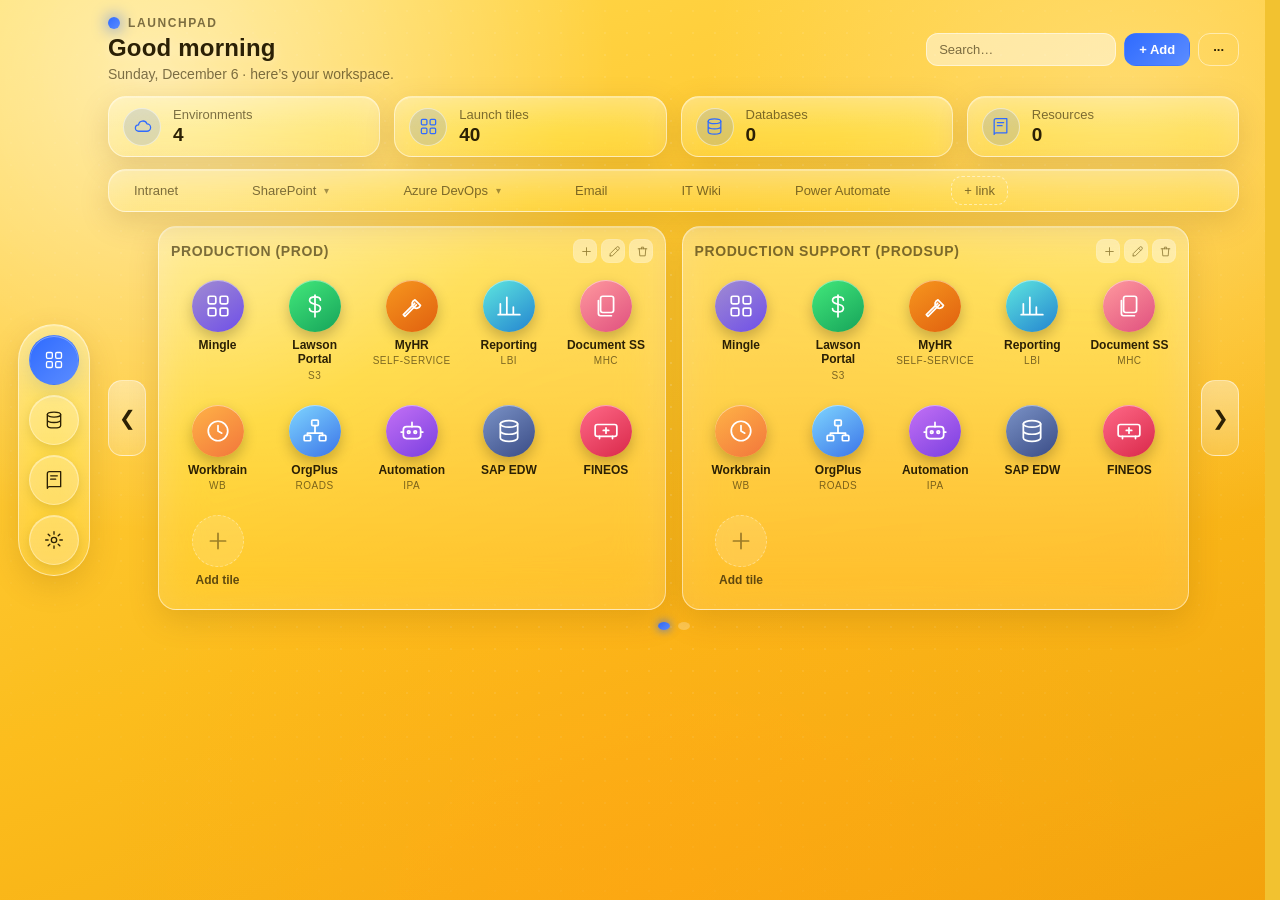
==== commit 9eda045d: "Floating pill icon sidebar with appearance popover; Intranet first; fix quick-link hover menus closi" ====
--- a/index.html
+++ b/index.html
@@ -11,18 +11,14 @@
 
 <div class="shell">
 <aside class="sidebar glass">
-  <div class="brand">
-    <span class="dot"></span>
-    <h1>LaunchPad</h1>
-  </div>
+  <nav class="tabs" id="tabs">
+    <button class="tab active" data-view="launcher" data-icon="grid" title="Launcher" aria-label="Launcher">Launcher</button>
+    <button class="tab" data-view="databases" data-icon="database" title="Databases" aria-label="Databases">Databases</button>
+    <button class="tab" data-view="resources" data-icon="book" title="Resources" aria-label="Resources">Resources</button>
+  </nav>
+  <button class="tab" id="settingsBtn" type="button" title="Appearance" aria-label="Appearance"></button>
 
-  <nav class="tabs" id="tabs">
-    <button class="tab active" data-view="launcher" data-icon="grid">Launcher</button>
-    <button class="tab" data-view="databases" data-icon="database">Databases</button>
-    <button class="tab" data-view="resources" data-icon="book">Resources</button>
-  </nav>
-
-  <div class="appearance">
+  <div class="appearance glass" id="appearance">
     <div class="menu-label">Theme</div>
     <div class="swatches" id="themePicker"></div>
     <div class="menu-label">Background</div>
@@ -41,6 +37,7 @@
 <div class="content">
 <header class="topbar">
   <div class="greeting">
+    <div class="brand"><span class="dot"></span><h1>LaunchPad</h1></div>
     <h2 id="greeting">Welcome back</h2>
     <p id="subGreeting">Here's your workspace.</p>
   </div>
--- a/styles.css
+++ b/styles.css
@@ -22,6 +22,38 @@
   --shadow: 0 10px 40px rgba(0,0,0,.35);
 }
 
+[data-theme="sunny"]{
+  --glass: rgba(255,250,228,.30);
+  --glass-strong: rgba(255,250,228,.45);
+  --stroke: rgba(255,255,255,.50);
+  --text: #2b2005;
+  --muted: rgba(43,32,5,.62);
+  --accent: #2f6bff;
+  --accent2: #5b8cff;
+  --accent-soft: rgba(47,107,255,.16);
+  --on-accent: #ffffff;
+  --page: #f2c230;
+  --glow-a: rgba(255,255,255,.55);
+  --glow-b: rgba(255,236,170,.55);
+  --glow-c: rgba(255,160,30,.35);
+  --wash: linear-gradient(160deg,#ffdb5c,#f6bd2c 55%,#eca31a);
+  --sheen-1: rgba(255,255,255,.40);
+  --sheen-2: rgba(255,255,255,.16);
+  --sheen-hover: rgba(255,255,255,.55);
+  --shadow: 0 10px 30px rgba(120,80,0,.18);
+}
+[data-theme="sunny"] .qmenu{background:linear-gradient(180deg, rgba(255,246,212,.97), rgba(255,233,170,.97))}
+[data-theme="sunny"] .icon-btn{background:rgba(255,255,255,.75);color:#2b2005}
+[data-theme="sunny"] .icon-btn:hover{background:#fff}
+[data-theme="sunny"] .toast{background:rgba(255,248,225,.96)}
+[data-theme="sunny"] .greeting h2,[data-theme="sunny"] .greeting p{text-shadow:0 1px 10px rgba(255,255,255,.35)}
+[data-theme="sunny"] .search,[data-theme="sunny"] .field input,
+[data-theme="sunny"] .field select,[data-theme="sunny"] .field textarea{background:rgba(255,255,255,.45)}
+[data-theme="sunny"] .modal{background:linear-gradient(180deg, rgba(255,246,212,.92), rgba(255,233,170,.90))}
+[data-theme="sunny"] .bg::after{background-image:radial-gradient(rgba(255,255,255,.18) 1px, transparent 1px)}
+[data-theme="sunny"] body.has-image .bg::after{
+  background:linear-gradient(180deg, rgba(255,214,90,.10), rgba(160,100,0,.18))}
+
 [data-theme="gold"]{
   --glass: rgba(255,226,160,.10);
   --glass-strong: rgba(255,226,160,.18);
@@ -135,8 +167,6 @@
     color-mix(in srgb, var(--page) 48%, transparent),
     color-mix(in srgb, var(--page) 32%, transparent));
 }
-body.has-image .tile{background:linear-gradient(180deg, rgba(255,255,255,.10), rgba(255,255,255,.03))}
-body.has-image .tile:hover{background:linear-gradient(180deg, rgba(255,255,255,.20), rgba(255,255,255,.06))}
 body.has-image .card,body.has-image .arrow{
   background:color-mix(in srgb, var(--page) 44%, transparent);
   backdrop-filter:blur(22px) saturate(150%); -webkit-backdrop-filter:blur(22px) saturate(150%);
@@ -153,36 +183,38 @@
 /* Layout: sidebar + content */
 .shell{display:flex;min-height:100vh}
 .sidebar{
-  position:sticky; top:0; height:100vh; z-index:35;
-  width:224px; flex:0 0 224px; padding:24px 16px 18px;
-  display:flex; flex-direction:column; gap:26px;
-  border-radius:0; border-width:0 1px 0 0;
-}
-.content{flex:1;min-width:0;padding:24px 28px 60px}
-
-.brand{display:flex;align-items:center;gap:10px;padding:0 8px}
-.brand h1{font-size:22px;margin:0;letter-spacing:.3px;font-weight:700}
+  position:fixed; left:18px; top:50%; transform:translateY(-50%); z-index:35;
+  padding:10px; border-radius:40px;
+  display:flex; flex-direction:column; align-items:center; gap:10px;
+}
+.content{flex:1;min-width:0;padding:16px 26px 28px 108px}
+
+.brand{display:flex;align-items:center;gap:8px;margin-bottom:4px}
+.brand h1{font-size:12px;margin:0;letter-spacing:1.6px;font-weight:700;text-transform:uppercase;color:var(--muted)}
 .dot{width:12px;height:12px;border-radius:50%;
   background:linear-gradient(135deg,var(--accent),var(--accent2));
   box-shadow:0 0 16px var(--accent)}
 
-.tabs{display:flex;flex-direction:column;gap:6px}
+.tabs{display:flex;flex-direction:column;gap:10px}
 .tab{
-  display:flex;align-items:center;gap:12px;text-align:left;
-  border:1px solid transparent;background:transparent;color:var(--muted);
-  padding:11px 14px;border-radius:12px;cursor:pointer;font-size:14.5px;font-weight:550;
-  font-family:inherit;transition:.2s;
-}
-.tab-ic{width:18px;height:18px;display:inline-grid}
+  width:50px;height:50px;border-radius:50%;display:grid;place-items:center;padding:0;
+  border:1px solid rgba(255,255,255,.35);background:rgba(255,255,255,.22);color:var(--text);
+  cursor:pointer;font-family:inherit;transition:.2s;
+  box-shadow:inset 0 1px 0 rgba(255,255,255,.4), 0 4px 12px rgba(0,0,0,.10);
+}
+.tab-ic,.tab > svg{width:20px;height:20px;display:inline-grid}
 .tab-ic svg{width:100%;height:100%}
-.tab:hover{color:var(--text);background:rgba(255,255,255,.08)}
+.tab-label{position:absolute;width:1px;height:1px;overflow:hidden;clip:rect(0 0 0 0);white-space:nowrap}
+.tab:hover{background:rgba(255,255,255,.4);transform:scale(1.06)}
 .tab.active{color:var(--on-accent);background:linear-gradient(135deg,var(--accent),var(--accent2));border-color:transparent;
-  box-shadow:0 6px 18px var(--accent-soft)}
+  box-shadow:0 6px 18px var(--accent-soft), inset 0 1px 0 rgba(255,255,255,.35)}
 
 .appearance{
-  margin-top:auto;padding:6px 4px 12px;border-radius:16px;
-  background:rgba(255,255,255,.06);border:1px solid var(--stroke);
-}
+  display:none;position:absolute;left:calc(100% + 12px);bottom:0;width:230px;
+  padding:6px 8px 12px;border-radius:20px;
+}
+.appearance.open{display:block}
+body.has-image .appearance.glass,.appearance.glass{background:color-mix(in srgb, var(--page) 92%, transparent)}
 .bg-actions{display:flex;gap:6px;padding:0 12px 6px}
 .btn.small{padding:6px 10px;font-size:12px;border-radius:10px}
 .bg-actions .btn:not(.ghost){flex:1}
@@ -194,19 +226,19 @@
   position:relative; z-index:30; /* keeps the ··· menu above the quick links bar */
   display:flex; align-items:center; justify-content:space-between; gap:16px;
 }
-.greeting h2{margin:0;font-size:28px;font-weight:700;letter-spacing:.2px;text-shadow:0 2px 14px rgba(0,0,0,.35)}
+.greeting h2{margin:0;font-size:24px;font-weight:700;letter-spacing:.2px;text-shadow:0 2px 14px rgba(0,0,0,.35)}
 .greeting p{margin:4px 0 0;color:var(--muted);font-size:14px;text-shadow:0 1px 8px rgba(0,0,0,.35)}
 
 /* Summary cards */
-.stats{display:grid;grid-template-columns:repeat(4,minmax(0,1fr));gap:16px;margin-top:20px}
-.stat{display:flex;align-items:center;gap:14px;padding:16px 18px;border-radius:var(--radius);cursor:pointer;
+.stats{display:grid;grid-template-columns:repeat(4,minmax(0,1fr));gap:14px;margin-top:14px}
+.stat{display:flex;align-items:center;gap:12px;padding:10px 14px;border-radius:var(--radius);cursor:pointer;
   text-align:left;color:var(--text);font-family:inherit;transition:transform .18s}
 .stat:hover{transform:translateY(-2px)}
-.stat .ic{width:46px;height:46px;flex:0 0 46px;border-radius:50%;display:grid;place-items:center;
+.stat .ic{width:38px;height:38px;flex:0 0 38px;border-radius:50%;display:grid;place-items:center;
   color:var(--accent);background:var(--accent-soft);border:1px solid var(--stroke)}
-.stat .ic svg{width:22px;height:22px}
+.stat .ic svg{width:19px;height:19px}
 .stat .k{display:block;font-size:13px;color:var(--muted)}
-.stat .v{display:block;font-size:22px;font-weight:700;margin-top:2px}
+.stat .v{display:block;font-size:19px;font-weight:700;margin-top:2px}
 
 .top-actions{display:flex;align-items:center;gap:8px}
 .search{
@@ -238,7 +270,7 @@
 
 /* Quick links */
 .quicklinks{
-  margin:16px 0 0;padding:8px 12px;border-radius:var(--radius);
+  margin:12px 0 0;padding:6px 12px;border-radius:var(--radius);
   display:flex;gap:6px;flex-wrap:wrap;align-items:center;
   position:relative;z-index:25; /* hover menus must sit above the launcher panels */
 }
@@ -257,13 +289,16 @@
 .qgroup{position:relative}
 .qgroup .caret{font-size:10px;opacity:.7}
 .qmenu{
-  display:none;position:absolute;left:0;top:100%;margin-top:4px;z-index:40;
+  display:none;position:absolute;left:0;top:100%;margin-top:0;z-index:40;
   min-width:210px;max-height:60vh;overflow:auto;padding:6px;border-radius:14px;
   flex-direction:column;gap:2px;
   background:linear-gradient(180deg, rgba(26,32,54,.96), rgba(16,20,36,.96));
   box-shadow:var(--shadow);
 }
 .qgroup:hover .qmenu,.qgroup.open .qmenu{display:flex}
+.qgroup::after{content:'';position:absolute;left:0;right:0;top:100%;height:8px}
+body.has-image .qmenu.glass,.qmenu.glass{background:linear-gradient(180deg, rgba(26,32,54,.97), rgba(16,20,36,.97))}
+[data-theme="sunny"] .qmenu.glass,[data-theme="sunny"] body.has-image .qmenu.glass{background:linear-gradient(180deg, rgba(255,246,212,.98), rgba(255,233,170,.98))}
 .qitem{
   display:flex;align-items:center;gap:8px;width:100%;text-align:left;
   background:transparent;border:0;color:var(--text);font:inherit;font-size:13px;
@@ -275,49 +310,47 @@
 .qitem:hover .mini{opacity:.8}
 .qitem.add{color:var(--muted);border:1px dashed var(--stroke);margin-top:4px;justify-content:center}
 
-main{padding:18px 0 0}
+main{padding:14px 0 0}
 .view.hidden,.hidden{display:none !important}
 
 /* Launcher pager */
 .pager{display:flex;align-items:center;gap:12px}
 .arrow{
-  flex:0 0 auto;width:46px;height:92px;border-radius:16px;cursor:pointer;font-size:20px;
+  flex:0 0 auto;width:38px;height:76px;border-radius:14px;cursor:pointer;font-size:20px;
   color:var(--text);border:1px solid var(--stroke);
   background:linear-gradient(180deg,var(--sheen-1),var(--sheen-2));
   backdrop-filter:blur(18px); transition:.18s;
 }
 .arrow:hover{background:rgba(255,255,255,.2);transform:scale(1.03)}
 .pages{flex:1;display:grid;grid-template-columns:repeat(2,minmax(0,1fr));gap:16px}
-@media (max-width:1100px){.pages{grid-template-columns:1fr}}
-
-.env{border-radius:var(--radius);padding:14px}
-.env-head{display:flex;align-items:center;justify-content:space-between;margin-bottom:12px}
+@media (max-width:900px){.pages{grid-template-columns:1fr}}
+
+.env{border-radius:var(--radius);padding:12px}
+.env-head{display:flex;align-items:center;justify-content:space-between;margin-bottom:6px}
 .env-head h3{margin:0;font-size:14px;font-weight:650;letter-spacing:.6px;text-transform:uppercase;color:var(--muted)}
 .env-actions{display:flex;gap:4px;opacity:.5;transition:.18s}
 .env:hover .env-actions{opacity:1}
 
-.tiles{display:grid;grid-template-columns:repeat(3,minmax(0,1fr));gap:10px}
-@media (max-width:520px){.tiles{grid-template-columns:repeat(2,minmax(0,1fr))}}
+.tiles{display:grid;grid-template-columns:repeat(auto-fill,minmax(86px,1fr));gap:4px}
 .tile{
-  position:relative;aspect-ratio:1/.82;border-radius:16px;cursor:pointer;overflow:hidden;
-  display:flex;flex-direction:column;align-items:center;justify-content:center;gap:8px;
-  background:linear-gradient(180deg,var(--sheen-1),var(--sheen-2));
-  border:1px solid var(--stroke);
-  box-shadow:inset 0 1px 0 rgba(255,255,255,.3), 0 6px 18px rgba(0,0,0,.28);
-  transition:transform .18s, box-shadow .18s, background .18s;
-}
-.tile::before{
-  content:"";position:absolute;inset:-40% -60% auto -60%;height:70%;
-  background:linear-gradient(180deg,rgba(255,255,255,.35),transparent);
-  transform:rotate(-8deg);pointer-events:none;
-}
-.tile:hover{transform:translateY(-3px) scale(1.02);background:linear-gradient(180deg,var(--sheen-hover),var(--sheen-2))}
-.tile .glyph{width:30px;height:30px;color:var(--accent);opacity:.95}
-.tile .glyph svg{width:100%;height:100%}
-.tile.add .glyph{color:var(--muted)}
-.tile .label{font-size:12.5px;font-weight:600;text-align:center;padding:0 6px}
-.tile .sub{font-size:10.5px;color:var(--muted);letter-spacing:.5px;text-transform:uppercase}
-.tile-actions{position:absolute;top:6px;right:6px;display:flex;gap:2px;opacity:0;transition:.18s}
+  position:relative;border-radius:16px;cursor:pointer;color:var(--text);font-family:inherit;
+  display:flex;flex-direction:column;align-items:center;justify-content:flex-start;gap:6px;
+  padding:10px 4px 8px;background:transparent;border:1px solid transparent;
+  transition:background .18s, border-color .18s;
+}
+.tile:hover{background:rgba(255,255,255,.12);border-color:var(--stroke)}
+.tile .glyph{
+  width:52px;height:52px;flex:0 0 52px;border-radius:50%;display:grid;place-items:center;color:#fff;
+  background:linear-gradient(145deg,var(--c1,#4facfe),var(--c2,#1f7ae0));
+  box-shadow:0 6px 14px rgba(0,0,0,.22), inset 0 1px 0 rgba(255,255,255,.45);
+  transition:transform .18s;
+}
+.tile .glyph svg{width:26px;height:26px}
+.tile:hover .glyph{transform:scale(1.07)}
+.tile.add .glyph{background:rgba(255,255,255,.16);color:var(--muted);border:1px dashed var(--stroke);box-shadow:none}
+.tile .label{font-size:12px;font-weight:600;text-align:center;line-height:1.2;padding:0 2px}
+.tile .sub{font-size:10px;color:var(--muted);letter-spacing:.5px;text-transform:uppercase;margin-top:-3px}
+.tile-actions{position:absolute;top:6px;right:6px;display:flex;gap:2px;opacity:0;transition:.18s;z-index:2}
 .tile:hover .tile-actions{opacity:1}
 .icon-btn{
   width:24px;height:24px;border-radius:8px;display:grid;place-items:center;font-size:12px;cursor:pointer;
@@ -325,10 +358,10 @@
 }
 .icon-btn svg{width:13px;height:13px}
 .icon-btn:hover{background:rgba(8,12,22,.85)}
-.tile.add{border-style:dashed;opacity:.65}
+.tile.add{opacity:.75}
 .tile.add:hover{opacity:1}
 
-.dots{display:flex;gap:8px;justify-content:center;margin-top:18px}
+.dots{display:flex;gap:8px;justify-content:center;margin-top:12px}
 .pdot{width:8px;height:8px;border-radius:50%;background:rgba(255,255,255,.25);cursor:pointer;border:0}
 .pdot.active{background:linear-gradient(135deg,var(--accent),var(--accent2));box-shadow:0 0 10px var(--accent)}
 
@@ -421,11 +454,10 @@
 
 @media (max-width:900px){
   .shell{flex-direction:column}
-  .sidebar{position:relative;height:auto;width:auto;flex:none;flex-direction:row;flex-wrap:wrap;
-    align-items:center;gap:14px;padding:14px 16px;border-width:0 0 1px}
+  .sidebar{position:sticky;top:8px;left:auto;transform:none;flex-direction:row;align-self:center;margin:8px auto 0}
   .tabs{flex-direction:row}
-  .appearance{margin:0;width:100%}
-  .content{padding:18px 14px 50px}
+  .appearance{left:auto;right:0;bottom:auto;top:calc(100% + 10px)}
+  .content{padding:14px 14px 50px}
   .stats{grid-template-columns:repeat(2,minmax(0,1fr))}
   .topbar{flex-wrap:wrap}
 }
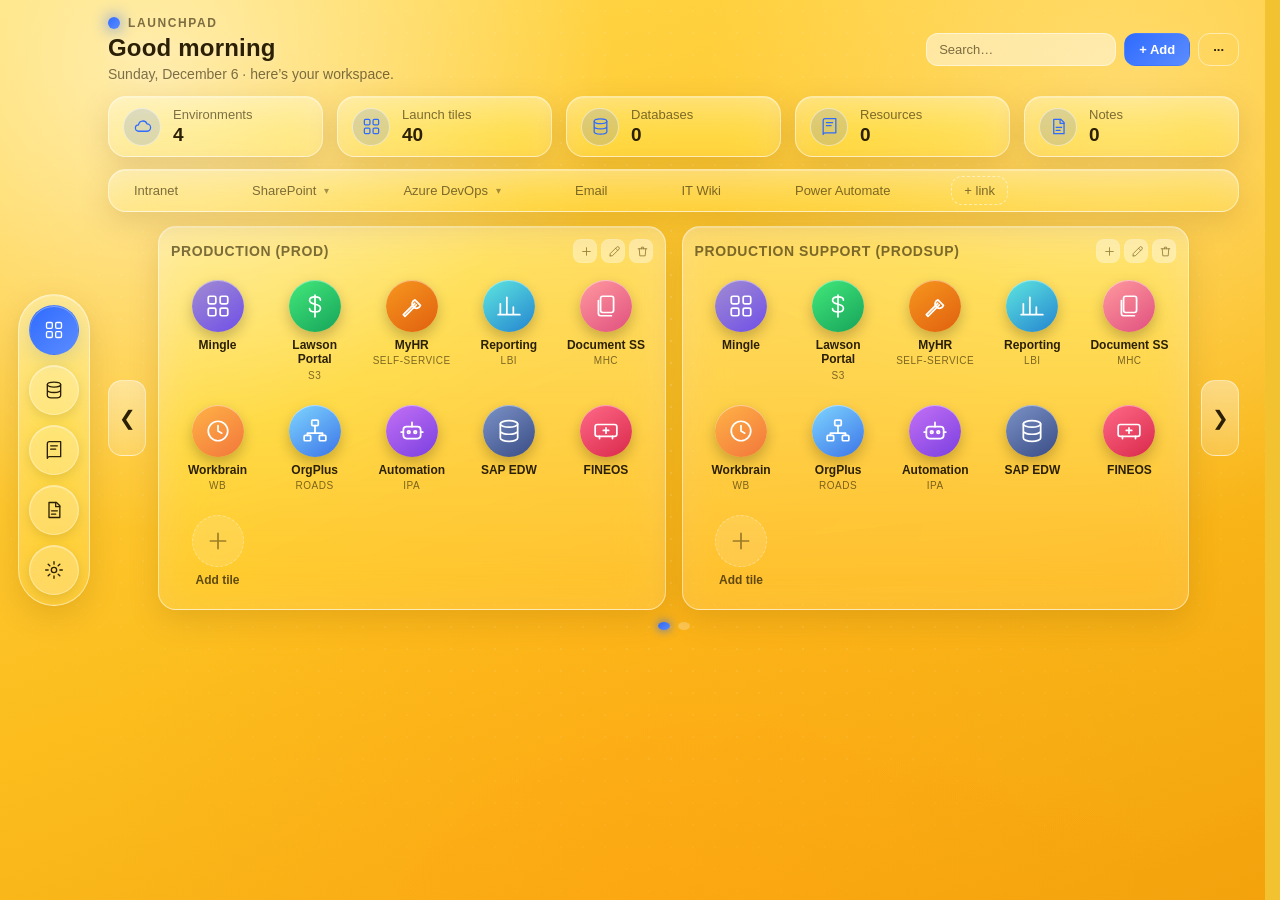
==== commit 52538a8c: "Notes page: Markdown library with split editor/preview, draggable divider, Save/Save As, read mode, " ====
--- a/index.html
+++ b/index.html
@@ -15,8 +15,9 @@
     <button class="tab active" data-view="launcher" data-icon="grid" title="Launcher" aria-label="Launcher">Launcher</button>
     <button class="tab" data-view="databases" data-icon="database" title="Databases" aria-label="Databases">Databases</button>
     <button class="tab" data-view="resources" data-icon="book" title="Resources" aria-label="Resources">Resources</button>
+    <button class="tab" data-view="notes" data-icon="note" title="Notes" aria-label="Notes">Notes</button>
   </nav>
-  <button class="tab" id="settingsBtn" type="button" title="Appearance" aria-label="Appearance"></button>
+  <button class="tab" id="settingsBtn" type="button" title="Settings & backup" aria-label="Settings and backup"></button>
 
   <div class="appearance glass" id="appearance">
     <div class="menu-label">Theme</div>
@@ -31,6 +32,11 @@
       <span>Blur</span>
       <input type="range" id="bgBlur" min="0" max="24" step="1" />
     </label>
+    <div class="menu-label">Backup</div>
+    <div class="bg-actions">
+      <button class="btn small" id="bkExport" type="button" title="Download every link, database, resource and note as one .json file">Export</button>
+      <button class="btn small" id="bkImport" type="button" title="Restore from a .json backup">Import</button>
+    </div>
   </div>
 </aside>
 
@@ -77,6 +83,16 @@
     <div class="cards" id="dbList"></div>
   </section>
 
+  <!-- NOTES -->
+  <section class="view hidden" id="view-notes">
+    <div class="notes-head">
+      <span class="hint">Markdown files saved in this browser. Drop .md files here to add them.</span>
+      <button class="btn small" id="openMd" type="button">Open .md file…</button>
+    </div>
+    <div class="notes-grid" id="notesList"></div>
+    <div class="empty hidden" id="notesEmpty">No notes yet — press + to write one.</div>
+  </section>
+
   <!-- RESOURCES -->
   <section class="view hidden" id="view-resources">
     <div class="filters" id="resFilters"></div>
@@ -101,7 +117,37 @@
   </div>
 </div>
 
+<!-- Markdown editor -->
+<div class="md-editor hidden" id="mdEditor" data-mode="split">
+  <div class="md-bar glass">
+    <button class="btn small ghost" id="mdBack" type="button" title="Back to notes (Esc)">&larr; Notes</button>
+    <div class="md-title"><span id="mdName"></span><span id="mdDirty" class="md-dirty hidden" title="Unsaved changes">&#9679;</span></div>
+    <div class="md-tools" id="mdTools"></div>
+    <div class="seg" id="mdModes">
+      <button type="button" data-mode="edit">Edit</button>
+      <button type="button" data-mode="split">Split</button>
+      <button type="button" data-mode="read">Read</button>
+    </div>
+    <button class="btn small primary" id="mdSave" type="button" title="Save (Ctrl+S)">Save</button>
+    <button class="btn small" id="mdSaveAs" type="button" title="Save As (Ctrl+Shift+S)">Save As</button>
+    <div class="menu-wrap">
+      <button class="btn small" id="mdExportBtn" type="button">Export &#9662;</button>
+      <div class="menu glass hidden" id="mdExportMenu">
+        <button type="button" data-x="pdf">PDF (.pdf)</button>
+        <button type="button" data-x="md">Markdown (.md)</button>
+      </div>
+    </div>
+  </div>
+  <div class="md-body glass" id="mdBody">
+    <textarea id="mdInput" spellcheck="true" placeholder="# Title&#10;&#10;Write **Markdown** here…"></textarea>
+    <div class="md-divider" id="mdDivider" title="Drag to resize · double-click to reset"></div>
+    <div class="md-preview md" id="mdPreview"></div>
+  </div>
+</div>
+<div id="printArea"></div>
+
 <div id="toast" class="toast hidden"></div>
+<input type="file" id="mdFile" accept=".md,.markdown,.mdown,.txt,text/markdown,text/plain" multiple class="hidden" />
 <input type="file" id="importFile" accept="application/json" class="hidden" />
 <input type="file" id="bgFile" accept="image/*" class="hidden" />
 
--- a/styles.css
+++ b/styles.css
@@ -230,7 +230,7 @@
 .greeting p{margin:4px 0 0;color:var(--muted);font-size:14px;text-shadow:0 1px 8px rgba(0,0,0,.35)}
 
 /* Summary cards */
-.stats{display:grid;grid-template-columns:repeat(4,minmax(0,1fr));gap:14px;margin-top:14px}
+.stats{display:grid;grid-template-columns:repeat(5,minmax(0,1fr));gap:14px;margin-top:14px}
 .stat{display:flex;align-items:center;gap:12px;padding:10px 14px;border-radius:var(--radius);cursor:pointer;
   text-align:left;color:var(--text);font-family:inherit;transition:transform .18s}
 .stat:hover{transform:translateY(-2px)}
@@ -461,3 +461,89 @@
   .stats{grid-template-columns:repeat(2,minmax(0,1fr))}
   .topbar{flex-wrap:wrap}
 }
+
+/* Notes library (portrait pages, e-reader style) */
+.notes-head{display:flex;align-items:center;justify-content:space-between;gap:12px;margin-bottom:14px}
+.notes-grid{display:grid;grid-template-columns:repeat(auto-fill,minmax(150px,1fr));gap:22px 18px}
+.note-card{position:relative;display:flex;flex-direction:column;gap:6px;cursor:pointer;background:none;border:0;padding:0;
+  color:var(--text);font:inherit;text-align:left;outline:none}
+.note-page{aspect-ratio:3/4;border-radius:12px;overflow:hidden;background:#fdfbf5;color:#222;
+  border:1px solid rgba(255,255,255,.6);box-shadow:0 8px 22px rgba(0,0,0,.18);transition:transform .18s, box-shadow .18s}
+.note-card:hover .note-page,.note-card:focus-visible .note-page{transform:translateY(-3px);box-shadow:0 14px 30px rgba(0,0,0,.24)}
+.note-thumb{padding:14px 14px 0;font-size:7px;line-height:1.45;pointer-events:none}
+.note-thumb a{pointer-events:none}
+.note-new .note-page{display:grid;place-items:center;background:rgba(255,255,255,.22);border:1.5px dashed var(--stroke);
+  color:var(--muted);box-shadow:none}
+.note-new .note-page svg{width:38px;height:38px}
+.note-name{font-size:13px;font-weight:600;overflow:hidden;text-overflow:ellipsis;white-space:nowrap;padding:0 2px}
+.note-date{font-size:11px;color:var(--muted);margin-top:-4px;padding:0 2px}
+.note-card .tile-actions{top:8px;right:8px}
+.note-card:hover .tile-actions{opacity:1}
+
+/* Markdown typography (preview, thumbnails, PDF) */
+.md{line-height:1.65;word-wrap:break-word}
+.md > :first-child{margin-top:0}
+.md h1,.md h2,.md h3,.md h4,.md h5,.md h6{line-height:1.25;margin:1.2em 0 .5em;font-weight:700}
+.md h1{font-size:2em;padding-bottom:.25em;border-bottom:1px solid rgba(127,127,127,.3)}
+.md h2{font-size:1.5em;padding-bottom:.2em;border-bottom:1px solid rgba(127,127,127,.2)}
+.md h3{font-size:1.25em}.md h4{font-size:1.05em}.md h5,.md h6{font-size:.95em;opacity:.8}
+.md p,.md ul,.md ol,.md blockquote,.md pre,.md table{margin:0 0 .9em}
+.md ul,.md ol{padding-left:1.6em}
+.md li{margin:.2em 0}
+.md li.task{list-style:none;margin-left:-1.3em}
+.md li.task input{margin:0 .4em 0 0;vertical-align:-.1em}
+.md a{color:var(--accent);text-decoration:underline;text-underline-offset:2px}
+.md code{font-family:ui-monospace,SFMono-Regular,Consolas,monospace;font-size:.88em;padding:.1em .35em;border-radius:5px;background:rgba(127,127,127,.18)}
+.md pre{padding:12px 14px;border-radius:10px;background:rgba(20,24,36,.86);color:#e8ecf5;overflow:auto}
+.md pre code{background:none;padding:0;font-size:.85em;color:inherit}
+.md blockquote{margin-left:0;padding:.2em 1em;border-left:4px solid var(--accent);background:rgba(127,127,127,.1);border-radius:0 8px 8px 0}
+.md hr{border:0;border-top:1px solid rgba(127,127,127,.35);margin:1.4em 0}
+.md img{max-width:100%;border-radius:8px}
+.md table{border-collapse:collapse;display:block;overflow:auto}
+.md th,.md td{border:1px solid rgba(127,127,127,.35);padding:6px 12px}
+.md th{background:rgba(127,127,127,.14)}
+.md mark{background:#ffe066;color:#222;padding:0 .2em;border-radius:3px}
+.md-placeholder{color:var(--muted);font-style:italic}
+.note-thumb.md a{color:#2f6bff}
+
+/* Markdown editor */
+body.editing{overflow:hidden}
+.md-editor{position:fixed;inset:0;z-index:55;display:flex;flex-direction:column;gap:10px;padding:14px;--split:50%}
+.md-editor::before{content:'';position:absolute;inset:0;z-index:-1;background:color-mix(in srgb, var(--page) 55%, transparent);
+  backdrop-filter:blur(18px);-webkit-backdrop-filter:blur(18px)}
+.md-bar{display:flex;align-items:center;gap:8px;flex-wrap:wrap;padding:8px 10px;border-radius:16px;position:relative;z-index:2}
+.md-title{flex:1;min-width:140px;font-weight:650;font-size:14px;display:flex;align-items:center;gap:6px;overflow:hidden;white-space:nowrap}
+.md-title span:first-child{overflow:hidden;text-overflow:ellipsis}
+.md-dirty{color:#e8590c;font-size:11px}
+.md-tools{display:flex;gap:2px}
+.md-tools button,.seg button{min-width:30px;height:30px;padding:0 8px;border-radius:8px;border:1px solid transparent;background:transparent;
+  color:var(--text);font:inherit;font-size:13px;cursor:pointer}
+.md-tools button:hover,.seg button:hover{background:rgba(255,255,255,.3);border-color:var(--stroke)}
+.seg{display:flex;padding:2px;border-radius:10px;border:1px solid var(--stroke);background:rgba(255,255,255,.18)}
+.seg button.active{background:linear-gradient(135deg,var(--accent),var(--accent2));color:var(--on-accent)}
+.md-bar .menu{top:38px}
+.md-body{flex:1;min-height:0;border-radius:18px;display:grid;grid-template-columns:var(--split) 10px 1fr;overflow:hidden}
+#mdInput{resize:none;border:0;outline:none;padding:22px 24px;background:rgba(255,255,255,.35);color:var(--text);
+  font:14px/1.6 ui-monospace,SFMono-Regular,Consolas,monospace;tab-size:2}
+.md-divider{cursor:col-resize;background:rgba(127,127,127,.12);position:relative;touch-action:none}
+.md-divider::after{content:'';position:absolute;left:3px;right:3px;top:50%;height:44px;margin-top:-22px;border-radius:4px;background:var(--muted);opacity:.5}
+.md-divider:hover,.md-divider.dragging{background:var(--accent-soft)}
+.md-preview{overflow:auto;padding:22px 30px;background:rgba(255,255,255,.55);color:#1f1d18;font-size:15px}
+.md-preview a{color:#2f5fe0}
+.md-editor[data-mode="edit"] .md-body{grid-template-columns:1fr}
+.md-editor[data-mode="edit"] .md-divider,.md-editor[data-mode="edit"] .md-preview{display:none}
+.md-editor[data-mode="read"] .md-body{grid-template-columns:1fr}
+.md-editor[data-mode="read"] #mdInput,.md-editor[data-mode="read"] .md-divider,.md-editor[data-mode="read"] .md-tools{display:none}
+.md-editor[data-mode="read"] .md-preview{padding:34px max(30px, calc(50% - 420px))}
+@media (max-width:900px){ .md-tools{display:none} }
+
+/* PDF export prints only the rendered note */
+#printArea{display:none}
+@media print{
+  html,body{background:#fff !important}
+  body > *:not(#printArea){display:none !important}
+  #printArea{display:block;color:#111;font-size:12pt}
+  #printArea .md a{color:#1a4fd6}
+  #printArea .md pre{background:#f4f4f4;color:#111;border:1px solid #ddd}
+  #printArea .md h1,#printArea .md h2,#printArea .md pre,#printArea .md table,#printArea .md img{break-inside:avoid}
+}
